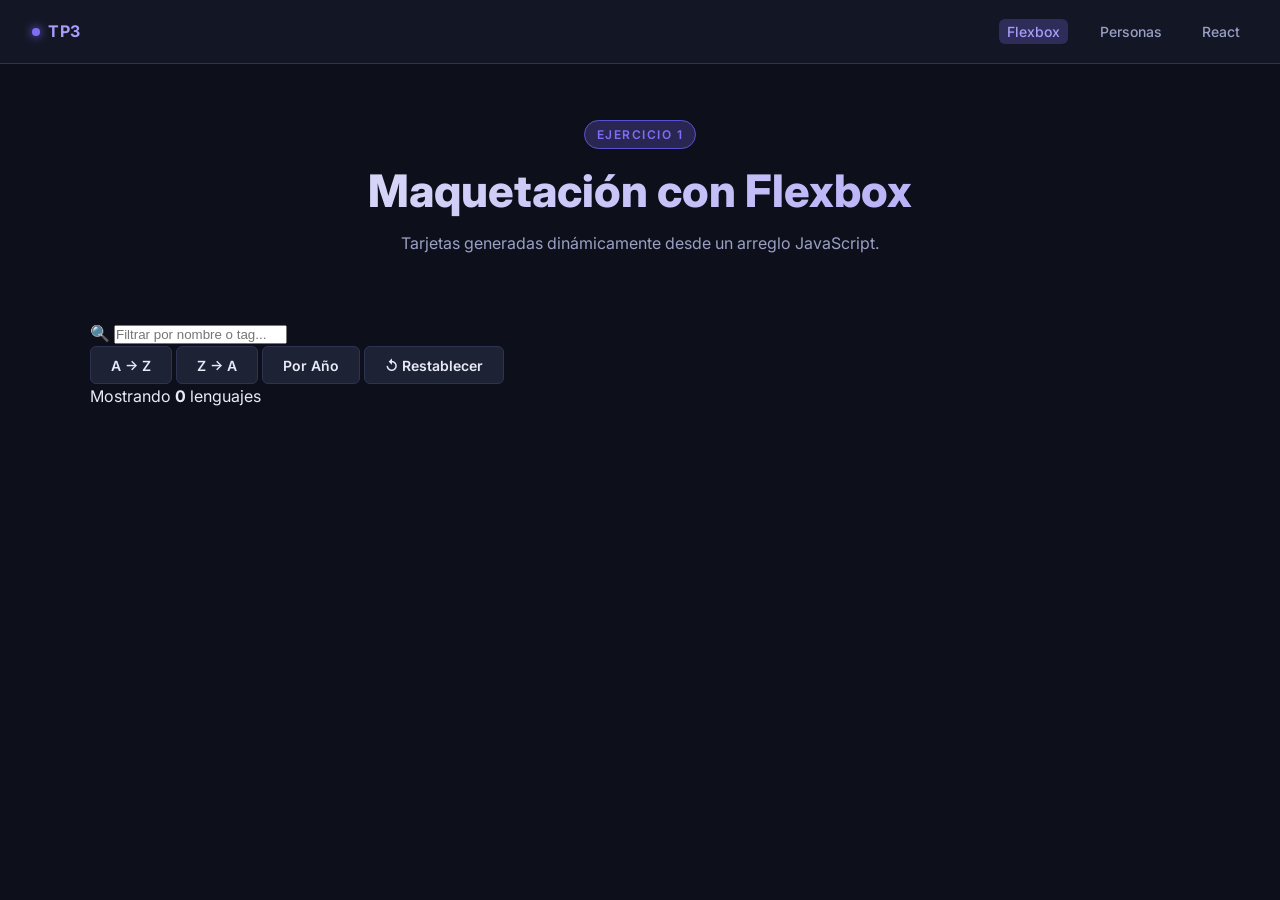
==== flexbox.html @ 0c208bd8 "Cuarto commit - archivo flexbox casi terminado" ====
<!doctype html>
<html lang="es">
  <head>
    <meta charset="UTF-8" />
    <meta name="viewport" content="width=device-width, initial-scale=1.0" />
    <title>Ejercicio 1 — Maquetación Flexbox | TP3</title>
    <meta
      name="description"
      content="Ejercicio 1: tarjetas de lenguajes de programación generadas con JavaScript y organizadas con Flexbox."
    />
    <link rel="stylesheet" href="style.css" />
  </head>
  <body>
    <!-- Navbar -->
    <nav class="navbar">
      <a href="index.html" class="navbar-brand">
        <span class="brand-dot"></span>
        TP3
      </a>
      <ul class="navbar-links">
        <li><a href="flexbox.html" class="active">Flexbox</a></li>
        <li><a href="personas.html">Personas</a></li>
        <li><a href="react.html">React</a></li>
      </ul>
    </nav>

    <!-- Header -->
    <header class="page-header animate-in">
      <span class="page-tag">Ejercicio 1</span>
      <h1>Maquetación con Flexbox</h1>
      <p>Tarjetas generadas dinámicamente desde un arreglo JavaScript.</p>
    </header>

    <!-- Content -->
    <main class="container section">
      <!-- Toolbar -->
      <div class="toolbar animate-in" style="animation-delay: 0.1s">
        <div class="search-wrap">
          <span class="search-icon">🔍</span>
          <input
            type="text"
            id="searchInput"
            class="form-control"
            placeholder="Filtrar por nombre o tag..."
            oninput="filtrarTarjetas()"
            autocomplete="off"
          />
        </div>
        <div class="toolbar-buttons">
          <button class="btn btn-secondary" id="btnAZ" onclick="ordenar('az')">
            A → Z
          </button>
          <button class="btn btn-secondary" id="btnZA" onclick="ordenar('za')">
            Z → A
          </button>
          <button
            class="btn btn-secondary"
            id="btnYear"
            onclick="ordenar('year')"
          >
            Por Año
          </button>
          <button
            class="btn btn-secondary"
            id="btnReset"
            onclick="resetearVista()"
          >
            ↺ Restablecer
          </button>
        </div>
      </div>

      <!-- Stats -->
      <div class="stats-bar animate-in" style="animation-delay: 0.15s">
        <p class="stats-count" id="statsCount">
          Mostrando <strong>0</strong> lenguajes
        </p>
      </div>

      <!-- Cards Grid (Flexbox) -->
      <div id="cardsGrid"></div>
    </main>
  </body>
</html>
---- style.css ----
@import url("https://fonts.googleapis.com/css2?family=Inter:wght@300;400;500;600;700;800&display=swap");

/* ---- Variables ---- */
:root {
  --bg-base: #0d0f1a;
  --bg-surface: #161928;
  --bg-card: #1e2235;
  --bg-card-hover: #252a42;
  --border: #2e3354;
  --border-light: #3d4470;

  --accent: #7c6ff7;
  --accent-light: #a99df9;
  --accent-dark: #5a52d5;
  --accent-glow: rgba(124, 111, 247, 0.25);

  --teal: #4ecdc4;
  --rose: #ff6b6b;
  --amber: #ffd166;
  --green: #6bcb77;

  --text-primary: #e8eaf6;
  --text-secondary: #9aa0c4;
  --text-muted: #606685;

  --radius-sm: 6px;
  --radius-md: 12px;
  --radius-lg: 18px;
  --radius-xl: 24px;

  --shadow-sm: 0 2px 8px rgba(0, 0, 0, 0.35);
  --shadow-md: 0 4px 20px rgba(0, 0, 0, 0.45);
  --shadow-lg: 0 8px 40px rgba(0, 0, 0, 0.55);
  --shadow-glow: 0 0 30px var(--accent-glow);

  --transition: 0.22s ease;
}

/* ---- Reset & Base ---- */
*,
*::before,
*::after {
  box-sizing: border-box;
  margin: 0;
  padding: 0;
}

html {
  scroll-behavior: smooth;
}

body {
  font-family: "Inter", sans-serif;
  background-color: var(--bg-base);
  color: var(--text-primary);
  min-height: 100vh;
  line-height: 1.6;
  -webkit-font-smoothing: antialiased;
}

/* ---- Scrollbar ---- */
::-webkit-scrollbar {
  width: 8px;
}
::-webkit-scrollbar-track {
  background: var(--bg-base);
}
::-webkit-scrollbar-thumb {
  background: var(--border);
  border-radius: 4px;
}
::-webkit-scrollbar-thumb:hover {
  background: var(--accent);
}

/* =============================================
   NAVBAR
   ============================================= */
.navbar {
  display: flex;
  align-items: center;
  justify-content: space-between;
  padding: 0 2rem;
  height: 64px;
  background: rgba(22, 25, 40, 0.85);
  border-bottom: 1px solid var(--border);
  backdrop-filter: blur(12px);
  -webkit-backdrop-filter: blur(12px);
  position: sticky;
  top: 0;
  z-index: 100;
}

.navbar-brand {
  font-size: 1rem;
  font-weight: 700;
  color: var(--accent-light);
  text-decoration: none;
  letter-spacing: 0.5px;
  display: flex;
  align-items: center;
  gap: 0.5rem;
}

.brand-dot {
  width: 8px;
  height: 8px;
  border-radius: 50%;
  background: var(--accent);
  box-shadow: 0 0 10px var(--accent);
  display: inline-block;
}

.navbar-links {
  display: flex;
  gap: 1.5rem;
  list-style: none;
}

.navbar-links a {
  color: var(--text-secondary);
  text-decoration: none;
  font-size: 0.875rem;
  font-weight: 500;
  padding: 0.25rem 0.5rem;
  border-radius: var(--radius-sm);
  transition:
    color var(--transition),
    background var(--transition);
}

.navbar-links a:hover,
.navbar-links a.active {
  color: var(--accent-light);
  background: var(--accent-glow);
}

/* =============================================
   PAGE HEADER
   ============================================= */
.page-header {
  text-align: center;
  padding: 3.5rem 2rem 2rem;
}

.page-tag {
  display: inline-block;
  font-size: 0.75rem;
  font-weight: 600;
  letter-spacing: 1.5px;
  text-transform: uppercase;
  color: var(--accent);
  background: var(--accent-glow);
  border: 1px solid var(--accent-dark);
  padding: 0.25rem 0.75rem;
  border-radius: 999px;
  margin-bottom: 1rem;
}

.page-header h1 {
  font-size: clamp(1.8rem, 4vw, 2.8rem);
  font-weight: 800;
  line-height: 1.2;
  background: linear-gradient(135deg, var(--text-primary), var(--accent-light));
  -webkit-background-clip: text;
  -webkit-text-fill-color: transparent;
  background-clip: text;
  margin-bottom: 0.75rem;
}

.page-header p {
  color: var(--text-secondary);
  font-size: 1rem;
  max-width: 540px;
  margin: 0 auto;
}

/* =============================================
   LAYOUT UTILITIES
   ============================================= */
.container {
  max-width: 1100px;
  margin: 0 auto;
  padding: 0 1.5rem;
}

.section {
  padding: 2rem 0;
}

/* =============================================
   BUTTONS
   ============================================= */
.btn {
  display: inline-flex;
  align-items: center;
  gap: 0.45rem;
  padding: 0.6rem 1.25rem;
  border-radius: var(--radius-sm);
  font-family: "Inter", sans-serif;
  font-size: 0.875rem;
  font-weight: 600;
  cursor: pointer;
  border: none;
  transition: all var(--transition);
  text-decoration: none;
  white-space: nowrap;
}

.btn-primary {
  background: linear-gradient(135deg, var(--accent), var(--accent-dark));
  color: #fff;
  box-shadow: 0 4px 15px var(--accent-glow);
}

.btn-primary:hover {
  transform: translateY(-1px);
  box-shadow: 0 6px 20px var(--accent-glow);
  filter: brightness(1.1);
}

.btn-secondary {
  background: var(--bg-card);
  color: var(--text-primary);
  border: 1px solid var(--border);
}

.btn-secondary:hover {
  background: var(--bg-card-hover);
  border-color: var(--accent);
  color: var(--accent-light);
}

.btn-secondary.active {
  background: linear-gradient(135deg, var(--accent), var(--accent-dark));
  color: #fff;
  border-color: transparent;
  box-shadow: 0 4px 12px var(--accent-glow);
}

.btn-danger {
  background: rgba(255, 107, 107, 0.15);
  color: var(--rose);
  border: 1px solid rgba(255, 107, 107, 0.3);
}

.btn-danger:hover {
  background: rgba(255, 107, 107, 0.25);
  border-color: var(--rose);
}

.btn-sm {
  padding: 0.35rem 0.8rem;
  font-size: 0.8rem;
}

/* =============================================
   CARD (genérico)
   ============================================= */
.card {
  background: var(--bg-card);
  border: 1px solid var(--border);
  border-radius: var(--radius-lg);
  padding: 1.5rem;
  transition: all var(--transition);
}

.card:hover {
  border-color: var(--accent);
  box-shadow: var(--shadow-glow);
  transform: translateY(-2px);
}

/* =============================================
   INDEX — HERO
   ============================================= */
.hero {
  display: flex;
  flex-direction: column;
  align-items: center;
  justify-content: center;
  text-align: center;
  padding: 5rem 2rem 3rem;
  gap: 1.25rem;
  position: relative;
  overflow: hidden;
}

.hero::before {
  content: "";
  position: absolute;
  width: 600px;
  height: 600px;
  border-radius: 50%;
  background: radial-gradient(
    circle,
    rgba(124, 111, 247, 0.12) 0%,
    transparent 70%
  );
  top: -150px;
  left: 50%;
  transform: translateX(-50%);
  pointer-events: none;
}

.hero-eyebrow {
  font-size: 0.78rem;
  font-weight: 700;
  letter-spacing: 2px;
  text-transform: uppercase;
  color: var(--accent);
  background: var(--accent-glow);
  border: 1px solid var(--accent-dark);
  padding: 0.3rem 0.9rem;
  border-radius: 999px;
}

.hero h1 {
  font-size: clamp(2.2rem, 5vw, 3.5rem);
  font-weight: 800;
  line-height: 1.15;
  background: linear-gradient(135deg, #ffffff 30%, var(--accent-light) 100%);
  -webkit-background-clip: text;
  -webkit-text-fill-color: transparent;
  background-clip: text;
}

.hero-sub {
  color: var(--text-secondary);
  font-size: 1.05rem;
  max-width: 500px;
}

.hero-chips {
  display: flex;
  flex-wrap: wrap;
  gap: 0.6rem;
  justify-content: center;
  margin-top: 0.5rem;
}

.chip {
  background: var(--bg-card);
  border: 1px solid var(--border);
  color: var(--text-secondary);
  font-size: 0.78rem;
  font-weight: 600;
  padding: 0.3rem 0.8rem;
  border-radius: 999px;
  display: flex;
  align-items: center;
  gap: 0.35rem;
}

/* =============================================
   INDEX — EXERCISE CARDS
   ============================================= */
.cards-section {
  padding: 1rem 2rem 4rem;
}

.cards-section h2 {
  text-align: center;
  font-size: 1rem;
  font-weight: 600;
  color: var(--text-muted);
  text-transform: uppercase;
  letter-spacing: 1.5px;
  margin-bottom: 2rem;
}

.cards-grid {
  display: flex;
  flex-wrap: wrap;
  gap: 1.5rem;
  justify-content: center;
  max-width: 1000px;
  margin: 0 auto;
}

.ex-card {
  background: var(--bg-card);
  border: 1px solid var(--border);
  border-radius: var(--radius-lg);
  padding: 2rem;
  flex: 1 1 280px;
  max-width: 320px;
  display: flex;
  flex-direction: column;
  gap: 1rem;
  text-decoration: none;
  color: inherit;
  transition: all 0.28s ease;
  position: relative;
  overflow: hidden;
}

.ex-card::after {
  content: "";
  position: absolute;
  inset: 0;
  background: linear-gradient(135deg, var(--accent-glow), transparent);
  opacity: 0;
  transition: opacity 0.28s ease;
}

.ex-card:hover {
  border-color: var(--accent);
  transform: translateY(-4px);
  box-shadow: var(--shadow-glow), var(--shadow-md);
}

.ex-card:hover::after {
  opacity: 1;
}

.ex-card-num {
  font-size: 0.72rem;
  font-weight: 700;
  letter-spacing: 1.5px;
  text-transform: uppercase;
  color: var(--accent);
}

.ex-card-icon {
  font-size: 2.2rem;
  line-height: 1;
}

.ex-card h3 {
  font-size: 1.15rem;
  font-weight: 700;
  color: var(--text-primary);
}

.ex-card p {
  font-size: 0.875rem;
  color: var(--text-secondary);
  line-height: 1.55;
  flex: 1;
}

.ex-card-link {
  display: inline-flex;
  align-items: center;
  gap: 0.4rem;
  font-size: 0.85rem;
  font-weight: 600;
  color: var(--accent-light);
  margin-top: auto;
}

.ex-card-link span {
  transition: transform 0.2s ease;
}
.ex-card:hover .ex-card-link span {
  transform: translateX(4px);
}

.tech-tags {
  display: flex;
  flex-wrap: wrap;
  gap: 0.4rem;
}

.tech-tag {
  font-size: 0.7rem;
  font-weight: 600;
  padding: 0.2rem 0.55rem;
  border-radius: var(--radius-sm);
  background: var(--bg-surface);
  border: 1px solid var(--border);
  color: var(--text-muted);
}

/* =============================================
   FOOTER
   ============================================= */
footer {
  text-align: center;
  padding: 2rem 1rem;
  color: var(--text-muted);
  font-size: 0.8rem;
  border-top: 1px solid var(--border);
  margin-top: 3rem;
}

/* =============================================
   ANIMATIONS
   ============================================= */
@keyframes fadeInUp {
  from {
    opacity: 0;
    transform: translateY(20px);
  }
  to {
    opacity: 1;
    transform: translateY(0);
  }
}

@keyframes fadeIn {
  from {
    opacity: 0;
  }
  to {
    opacity: 1;
  }
}

@keyframes pulse {
  0%,
  100% {
    box-shadow: 0 0 0 0 var(--accent-glow);
  }
  50% {
    box-shadow: 0 0 0 8px transparent;
  }
}

.animate-in {
  animation: fadeInUp 0.4s ease both;
}
.animate-fade {
  animation: fadeIn 0.3s ease both;
}

/* =============================================
   RESPONSIVE
   ============================================= */
@media (max-width: 800px) {
  .page-layout {
    flex-direction: column;
  }
  .form-panel {
    flex: none;
    width: 100%;
    position: static;
  }
}

@media (max-width: 640px) {
  .navbar {
    padding: 0 1rem;
  }
  .navbar-links {
    gap: 0.75rem;
  }
  .navbar-links a {
    font-size: 0.8rem;
  }
  .page-header {
    padding: 2.5rem 1rem 1.5rem;
  }
}
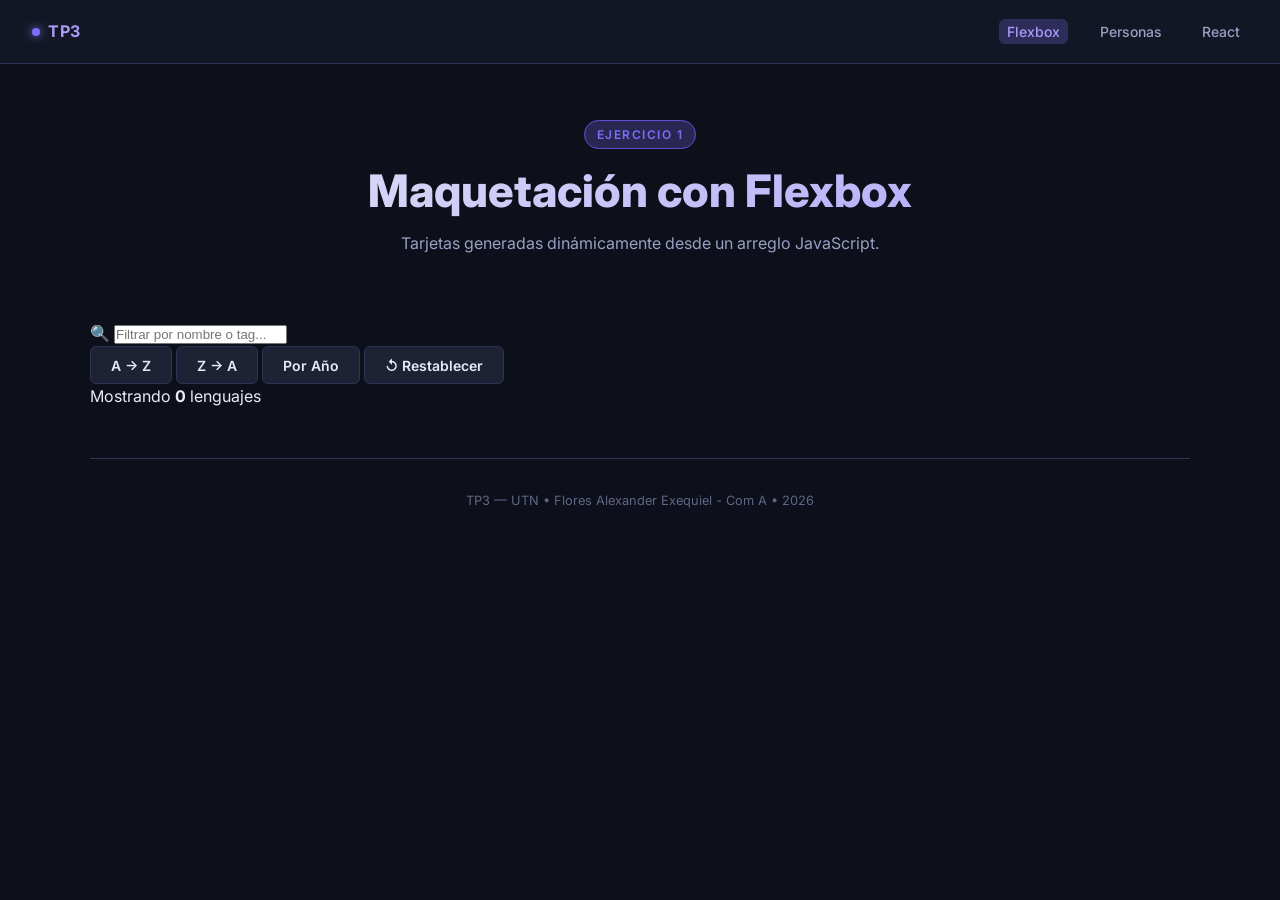
==== commit ad95a282: "Quinto commit - estructura flexboox terminado" ====
--- a/flexbox.html
+++ b/flexbox.html
@@ -79,6 +79,10 @@
 
       <!-- Cards Grid (Flexbox) -->
       <div id="cardsGrid"></div>
+
+      <footer>
+        <p>TP3 — UTN &bull; Flores Alexander Exequiel - Com A &bull; 2026</p>
+      </footer>
     </main>
   </body>
 </html>
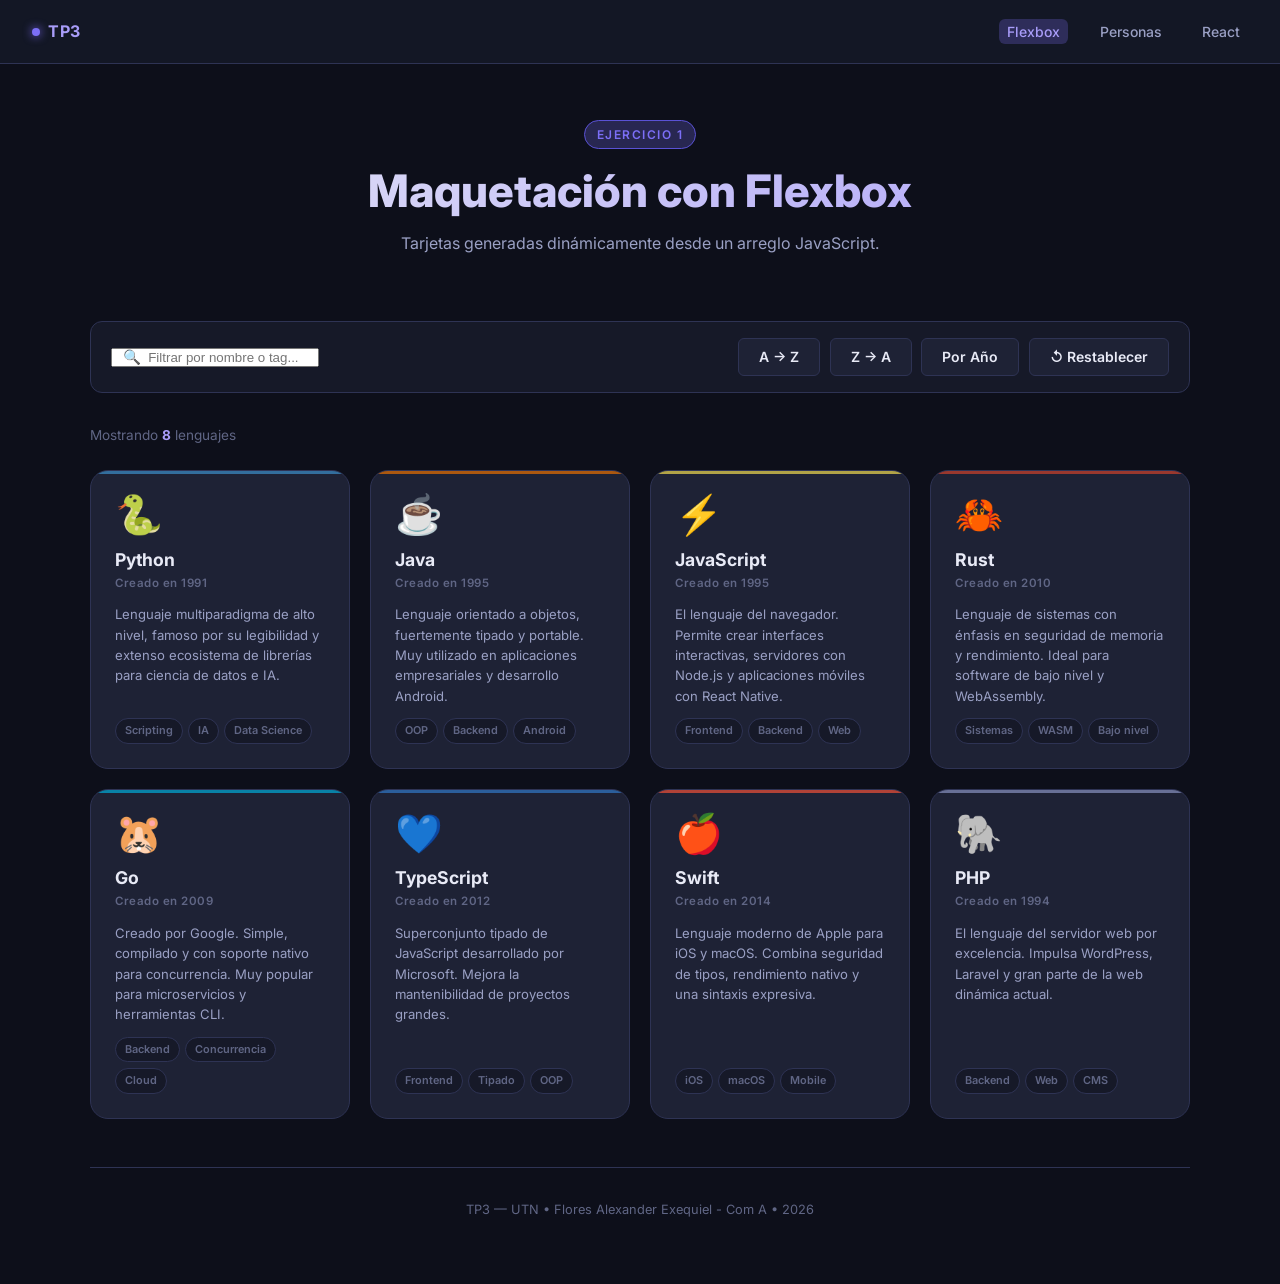
==== commit 8f377b92: "Septimo commit - funcionalidad flexbox agregada" ====
--- a/flexbox.html
+++ b/flexbox.html
@@ -84,5 +84,192 @@
         <p>TP3 — UTN &bull; Flores Alexander Exequiel - Com A &bull; 2026</p>
       </footer>
     </main>
+
+    <script>
+      /* ====================================================
+       EJERCICIO 1 — Flexbox + JavaScript vanilla
+       ==================================================== */
+
+      // Arreglo de lenguajes de programación
+      const lenguajes = [
+        {
+          emoji: "🐍",
+          nombre: "Python",
+          año: 1991,
+          descripcion:
+            "Lenguaje multiparadigma de alto nivel, famoso por su legibilidad y extenso ecosistema de librerías para ciencia de datos e IA.",
+          tags: ["Scripting", "IA", "Data Science"],
+          color: "#3d8fc9",
+        },
+        {
+          emoji: "☕",
+          nombre: "Java",
+          año: 1995,
+          descripcion:
+            "Lenguaje orientado a objetos, fuertemente tipado y portable. Muy utilizado en aplicaciones empresariales y desarrollo Android.",
+          tags: ["OOP", "Backend", "Android"],
+          color: "#e76f00",
+        },
+        {
+          emoji: "⚡",
+          nombre: "JavaScript",
+          año: 1995,
+          descripcion:
+            "El lenguaje del navegador. Permite crear interfaces interactivas, servidores con Node.js y aplicaciones móviles con React Native.",
+          tags: ["Frontend", "Backend", "Web"],
+          color: "#f0db4f",
+        },
+        {
+          emoji: "🦀",
+          nombre: "Rust",
+          año: 2010,
+          descripcion:
+            "Lenguaje de sistemas con énfasis en seguridad de memoria y rendimiento. Ideal para software de bajo nivel y WebAssembly.",
+          tags: ["Sistemas", "WASM", "Bajo nivel"],
+          color: "#ce422b",
+        },
+        {
+          emoji: "🐹",
+          nombre: "Go",
+          año: 2009,
+          descripcion:
+            "Creado por Google. Simple, compilado y con soporte nativo para concurrencia. Muy popular para microservicios y herramientas CLI.",
+          tags: ["Backend", "Concurrencia", "Cloud"],
+          color: "#00acd7",
+        },
+        {
+          emoji: "💙",
+          nombre: "TypeScript",
+          año: 2012,
+          descripcion:
+            "Superconjunto tipado de JavaScript desarrollado por Microsoft. Mejora la mantenibilidad de proyectos grandes.",
+          tags: ["Frontend", "Tipado", "OOP"],
+          color: "#3178c6",
+        },
+        {
+          emoji: "🍎",
+          nombre: "Swift",
+          año: 2014,
+          descripcion:
+            "Lenguaje moderno de Apple para iOS y macOS. Combina seguridad de tipos, rendimiento nativo y una sintaxis expresiva.",
+          tags: ["iOS", "macOS", "Mobile"],
+          color: "#f05138",
+        },
+        {
+          emoji: "🐘",
+          nombre: "PHP",
+          año: 1994,
+          descripcion:
+            "El lenguaje del servidor web por excelencia. Impulsa WordPress, Laravel y gran parte de la web dinámica actual.",
+          tags: ["Backend", "Web", "CMS"],
+          color: "#8892bf",
+        },
+      ];
+
+      // Estado de la aplicación
+      let datosMostrados = [...lenguajes];
+      let terminoBusqueda = "";
+
+      /* ---- Funciones de renderizado ---- */
+      function renderizarTarjetas(lista) {
+        const grid = document.getElementById("cardsGrid");
+        const stats = document.getElementById("statsCount");
+
+        stats.innerHTML = `Mostrando <strong>${lista.length}</strong> lenguaje${lista.length !== 1 ? "s" : ""}`;
+
+        if (lista.length === 0) {
+          grid.innerHTML = `
+          <div class="no-results">
+            <span class="no-results-icon">🔎</span>
+            <p>No se encontraron lenguajes que coincidan con "<strong>${terminoBusqueda}</strong>".</p>
+          </div>`;
+          return;
+        }
+
+        grid.innerHTML = lista
+          .map(
+            (lang, i) => `
+        <div
+          class="tech-card"
+          style="--card-color: ${lang.color}; animation-delay: ${i * 0.06}s;"
+          id="card-${lang.nombre.toLowerCase()}"
+        >
+          <span class="card-emoji">${lang.emoji}</span>
+          <div>
+            <div class="card-name">${lang.nombre}</div>
+            <div class="card-year">Creado en ${lang.año}</div>
+          </div>
+          <p class="card-desc">${lang.descripcion}</p>
+          <div class="card-tags">
+            ${lang.tags.map((t) => `<span class="card-tag">${t}</span>`).join("")}
+          </div>
+        </div>
+      `,
+          )
+          .join("");
+      }
+
+      /* ---- Filtrado ---- */
+      function filtrarTarjetas() {
+        terminoBusqueda = document
+          .getElementById("searchInput")
+          .value.toLowerCase()
+          .trim();
+        limpiarBotonesActivos();
+
+        if (terminoBusqueda === "") {
+          datosMostrados = [...lenguajes];
+        } else {
+          datosMostrados = lenguajes.filter(
+            (l) =>
+              l.nombre.toLowerCase().includes(terminoBusqueda) ||
+              l.tags.some((t) => t.toLowerCase().includes(terminoBusqueda)) ||
+              l.descripcion.toLowerCase().includes(terminoBusqueda),
+          );
+        }
+
+        renderizarTarjetas(datosMostrados);
+      }
+
+      /* ---- Ordenamiento ---- */
+      function ordenar(criterio) {
+        limpiarBotonesActivos();
+
+        const copiar = [...datosMostrados];
+
+        if (criterio === "az") {
+          copiar.sort((a, b) => a.nombre.localeCompare(b.nombre));
+          document.getElementById("btnAZ").classList.add("active");
+        } else if (criterio === "za") {
+          copiar.sort((a, b) => b.nombre.localeCompare(a.nombre));
+          document.getElementById("btnZA").classList.add("active");
+        } else if (criterio === "year") {
+          copiar.sort((a, b) => a.año - b.año);
+          document.getElementById("btnYear").classList.add("active");
+        }
+
+        datosMostrados = copiar;
+        renderizarTarjetas(datosMostrados);
+      }
+
+      /* ---- Restablecer ---- */
+      function resetearVista() {
+        terminoBusqueda = "";
+        document.getElementById("searchInput").value = "";
+        datosMostrados = [...lenguajes];
+        limpiarBotonesActivos();
+        renderizarTarjetas(datosMostrados);
+      }
+
+      /* ---- Utilidades ---- */
+      function limpiarBotonesActivos() {
+        ["btnAZ", "btnZA", "btnYear"].forEach((id) => {
+          document.getElementById(id).classList.remove("active");
+        });
+      }
+
+      // Inicialización
+      renderizarTarjetas(datosMostrados);
+    </script>
   </body>
 </html>
--- a/style.css
+++ b/style.css
@@ -474,6 +474,198 @@
 }
 
 /* =============================================
+   FLEXBOX PAGE — TOOLBAR & CARDS
+   ============================================= */
+.toolbar {
+  display: flex;
+  flex-wrap: wrap;
+  align-items: center;
+  gap: 1rem;
+  background: var(--bg-surface);
+  border: 1px solid var(--border);
+  border-radius: var(--radius-md);
+  padding: 1rem 1.25rem;
+  margin-bottom: 2rem;
+}
+
+.search-wrap {
+  position: relative;
+  flex: 1 1 200px;
+}
+
+.search-wrap .search-icon {
+  position: absolute;
+  left: 0.75rem;
+  top: 50%;
+  transform: translateY(-50%);
+  color: var(--text-muted);
+  pointer-events: none;
+  font-size: 0.9rem;
+}
+
+#searchInput {
+  padding-left: 2.2rem;
+}
+
+.toolbar-buttons {
+  display: flex;
+  flex-wrap: wrap;
+  gap: 0.6rem;
+}
+
+.stats-bar {
+  display: flex;
+  flex-wrap: wrap;
+  gap: 1rem;
+  margin-bottom: 1.5rem;
+  align-items: center;
+}
+
+.stats-count {
+  font-size: 0.85rem;
+  color: var(--text-muted);
+}
+.stats-count strong {
+  color: var(--accent-light);
+}
+
+#cardsGrid {
+  display: flex;
+  flex-wrap: wrap;
+  gap: 1.25rem;
+  justify-content: flex-start;
+  min-height: 200px;
+}
+
+/* ---- Tech Card ---- */
+.tech-card {
+  background: var(--bg-card);
+  border: 1px solid var(--border);
+  border-radius: var(--radius-lg);
+  padding: 1.5rem;
+  flex: 1 1 240px;
+  max-width: 320px;
+  display: flex;
+  flex-direction: column;
+  gap: 0.75rem;
+  cursor: default;
+  transition: all 0.25s ease;
+  position: relative;
+  overflow: hidden;
+  animation: fadeInUp 0.35s ease both;
+}
+
+.tech-card::before {
+  content: "";
+  position: absolute;
+  top: 0;
+  left: 0;
+  right: 0;
+  height: 3px;
+  background: var(--card-color, var(--accent));
+  opacity: 0.7;
+}
+
+.tech-card:hover {
+  border-color: var(--card-color, var(--accent));
+  transform: translateY(-3px);
+  box-shadow: 0 8px 30px rgba(0, 0, 0, 0.4);
+}
+
+.card-emoji {
+  font-size: 2.4rem;
+  line-height: 1;
+}
+
+.card-name {
+  font-size: 1.1rem;
+  font-weight: 700;
+  color: var(--text-primary);
+}
+
+.card-year {
+  font-size: 0.72rem;
+  font-weight: 600;
+  color: var(--text-muted);
+  letter-spacing: 0.5px;
+}
+
+.card-desc {
+  font-size: 0.82rem;
+  color: var(--text-secondary);
+  line-height: 1.55;
+  flex: 1;
+}
+
+.card-tags {
+  display: flex;
+  flex-wrap: wrap;
+  gap: 0.35rem;
+}
+
+.card-tag {
+  font-size: 0.68rem;
+  font-weight: 600;
+  padding: 0.2rem 0.55rem;
+  border-radius: 999px;
+  background: var(--bg-surface);
+  border: 1px solid var(--border);
+  color: var(--text-muted);
+}
+
+.no-results {
+  display: flex;
+  flex-direction: column;
+  align-items: center;
+  justify-content: center;
+  width: 100%;
+  padding: 3rem 1rem;
+  gap: 0.75rem;
+  color: var(--text-muted);
+  font-size: 0.9rem;
+  animation: fadeIn 0.3s ease;
+}
+
+.no-results-icon {
+  font-size: 2.5rem;
+}
+
+/* ---- Flexbox legend ---- */
+.flexbox-legend {
+  background: var(--bg-surface);
+  border: 1px solid var(--border);
+  border-left: 3px solid var(--accent);
+  border-radius: var(--radius-md);
+  padding: 1rem 1.25rem;
+  margin-top: 2rem;
+}
+
+.flexbox-legend h3 {
+  font-size: 0.8rem;
+  font-weight: 700;
+  color: var(--accent);
+  letter-spacing: 1px;
+  text-transform: uppercase;
+  margin-bottom: 0.6rem;
+}
+
+.flex-props {
+  display: flex;
+  flex-wrap: wrap;
+  gap: 0.4rem;
+}
+
+.flex-prop {
+  font-family: "Courier New", monospace;
+  font-size: 0.78rem;
+  background: var(--bg-card);
+  border: 1px solid var(--border);
+  color: var(--teal);
+  padding: 0.2rem 0.55rem;
+  border-radius: var(--radius-sm);
+}
+
+/* =============================================
    FOOTER
    ============================================= */
 footer {
